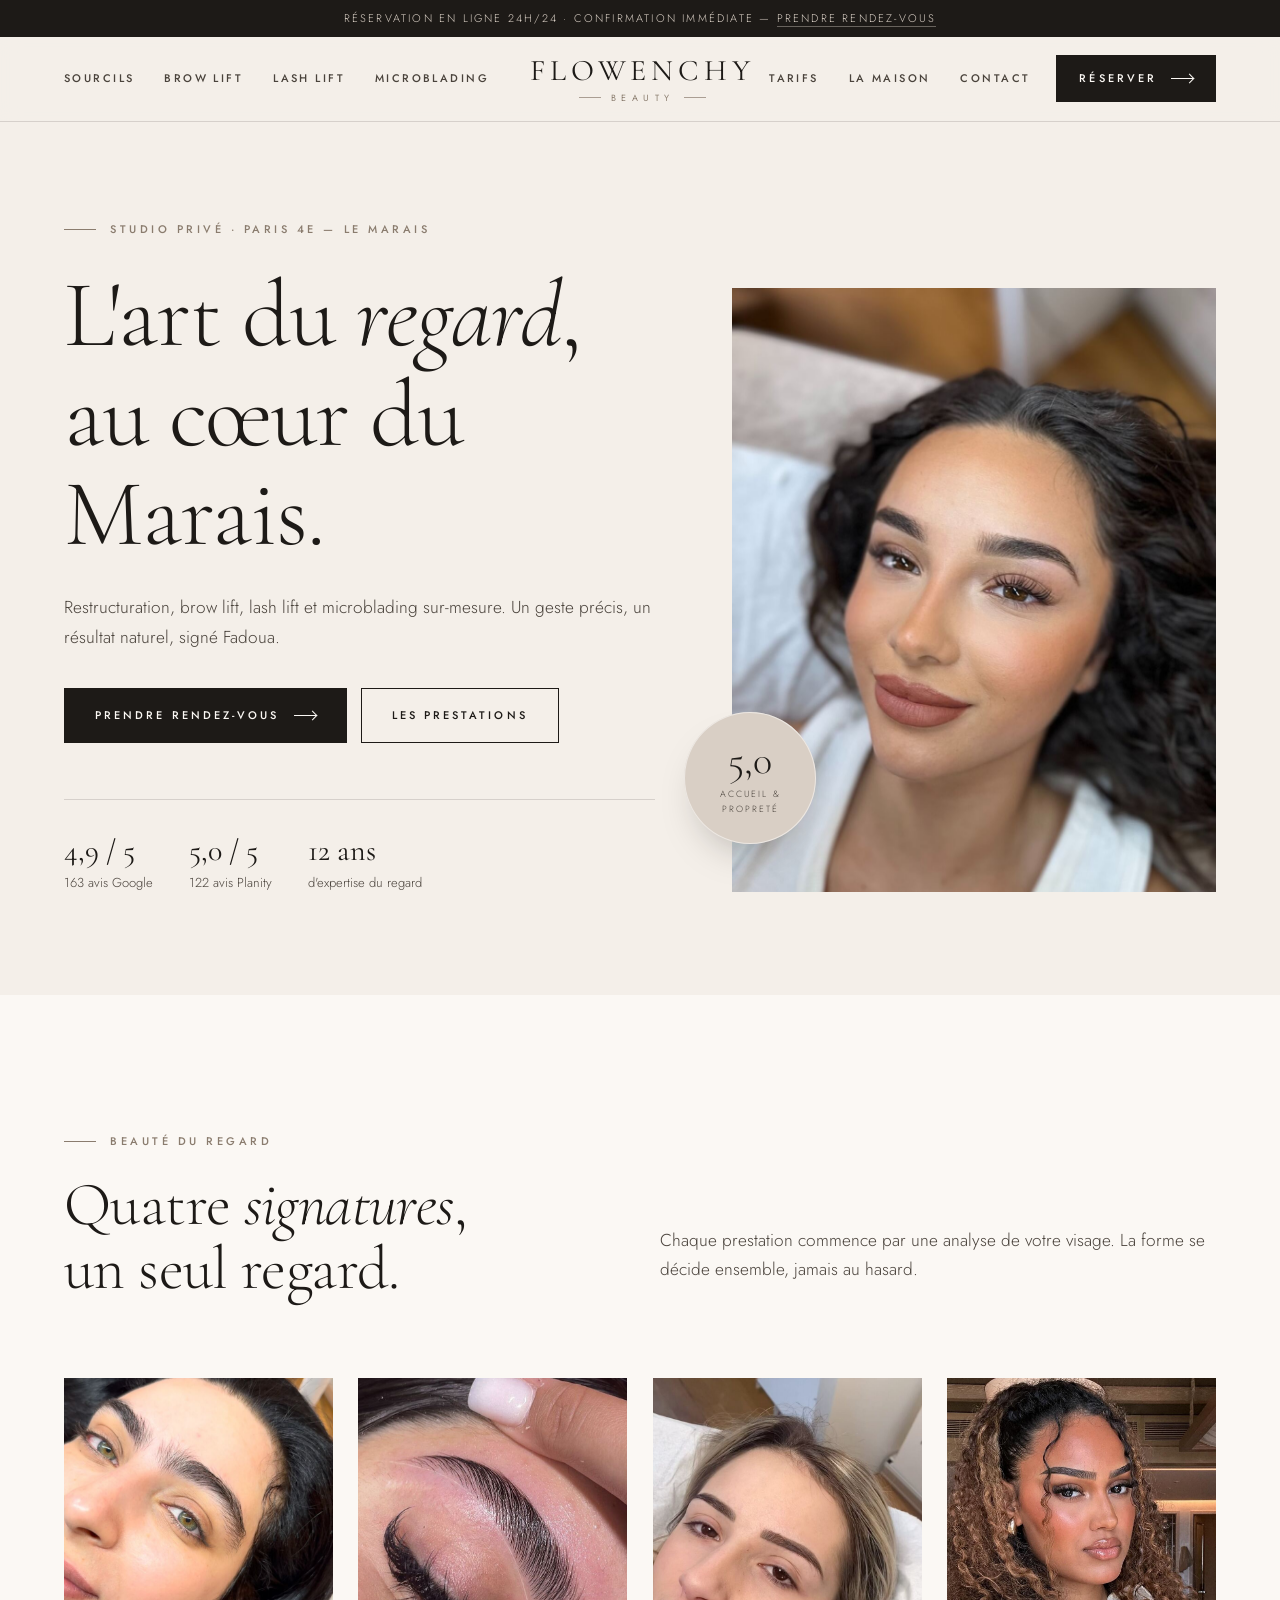
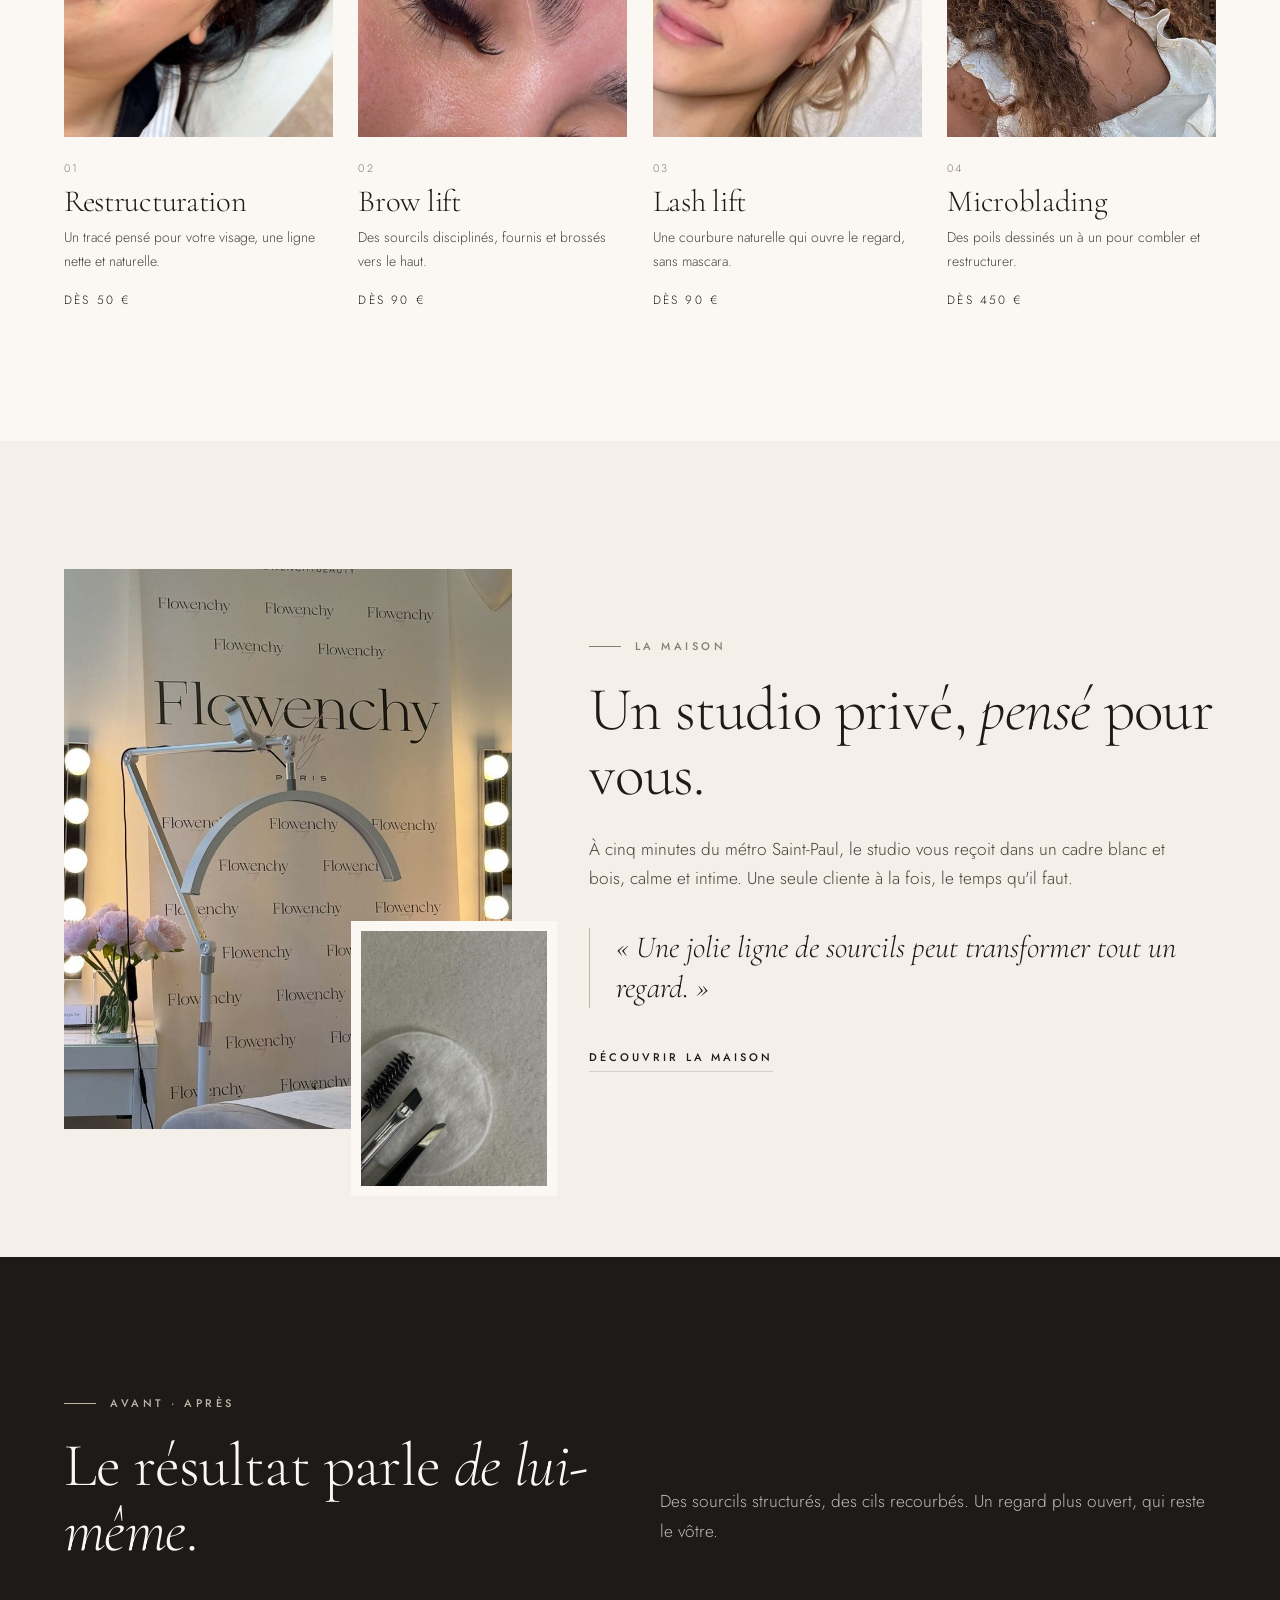
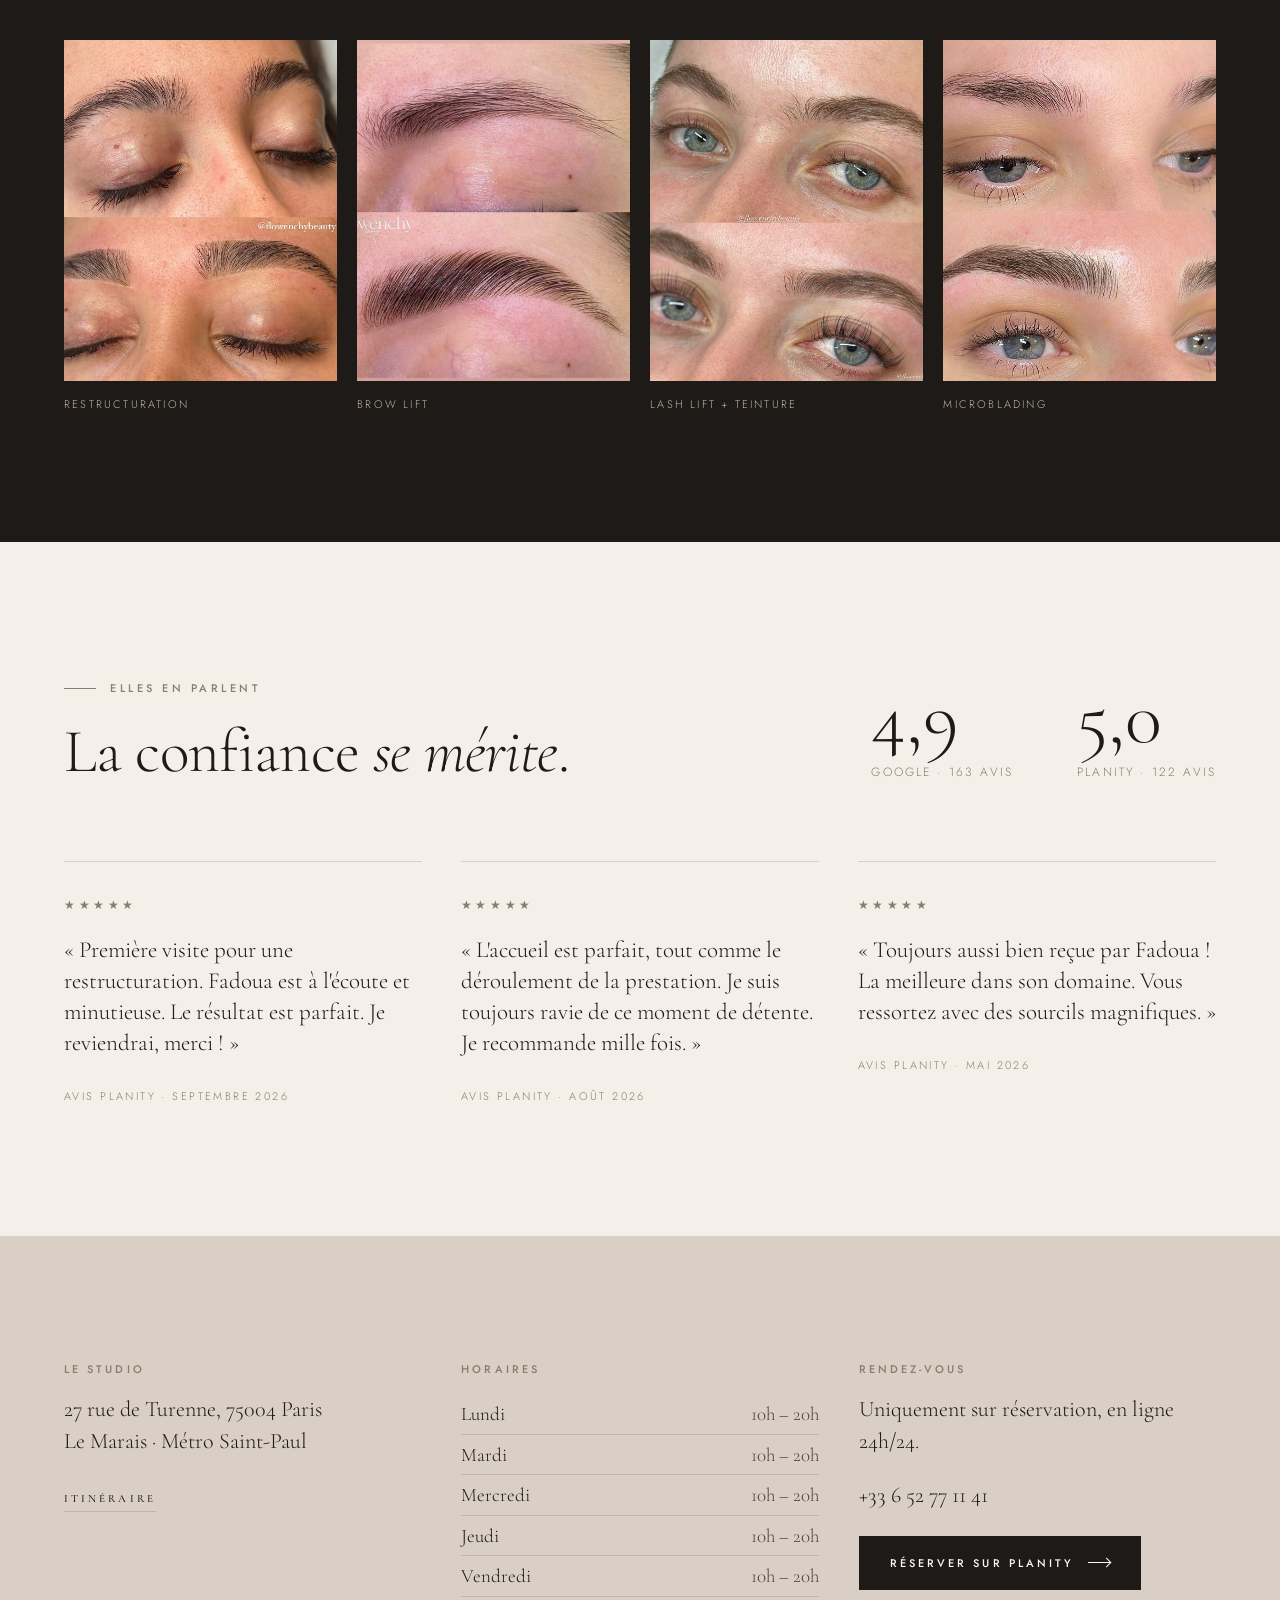
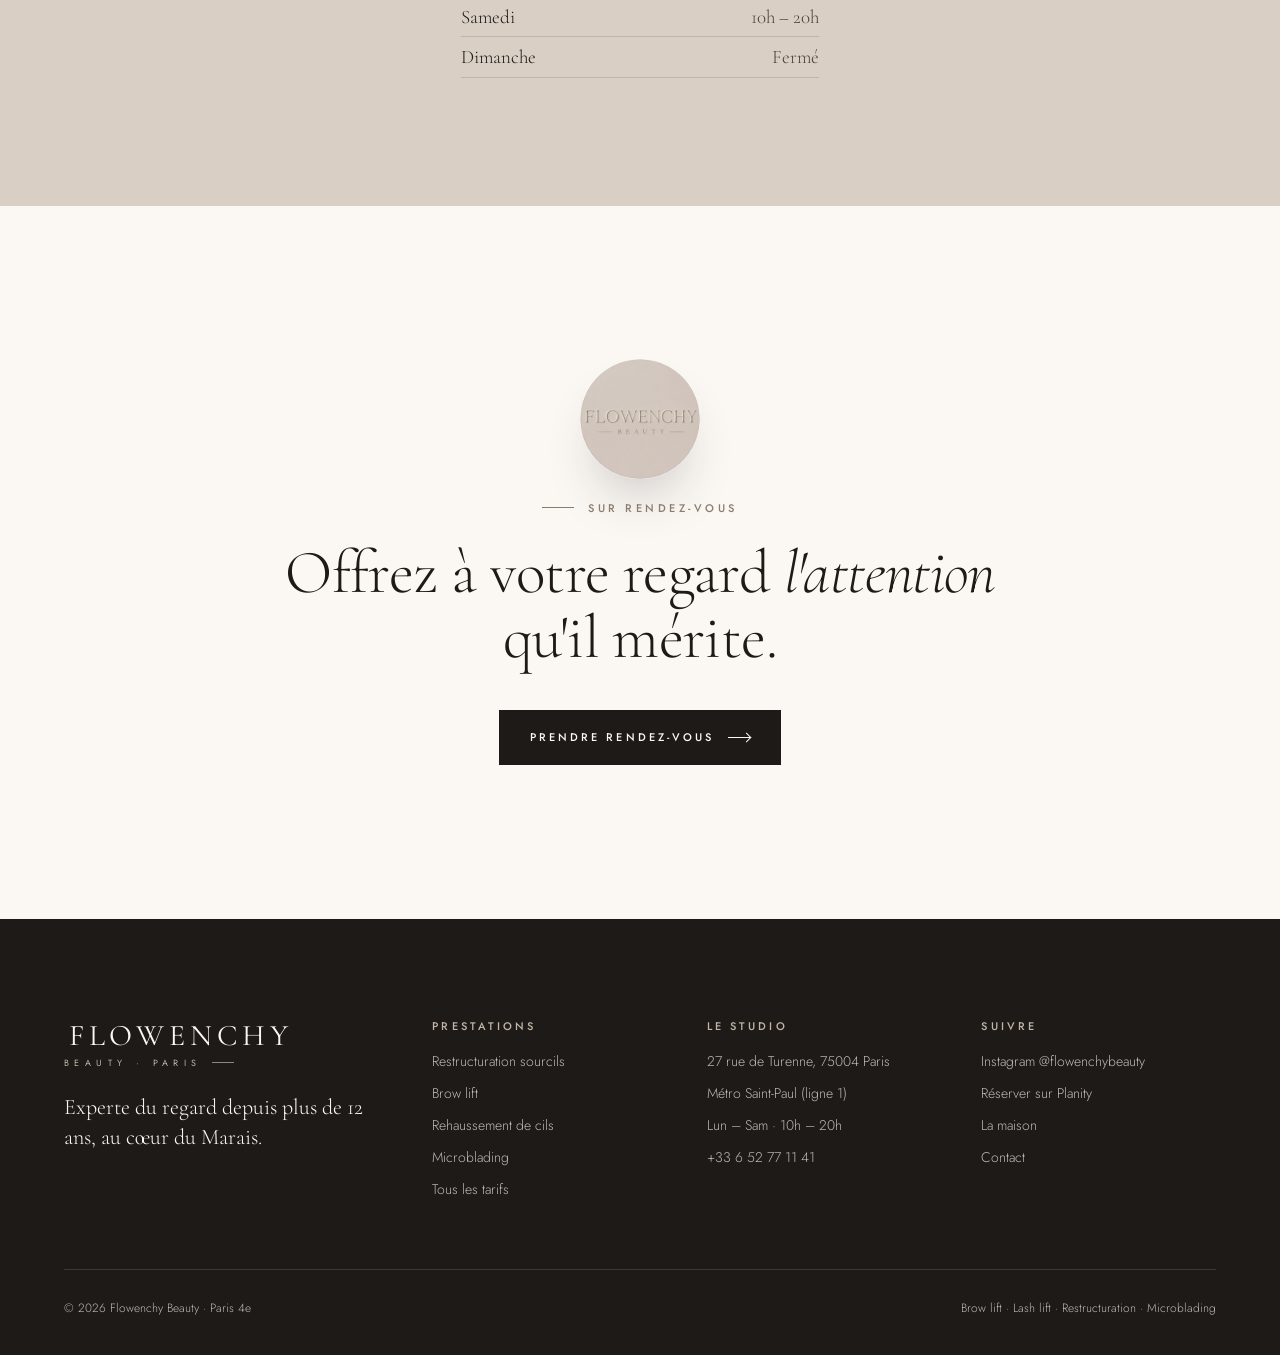
==== site/index.html @ 892c93f7 "Flowenchy Beauty: site vitrine multi-pages Co-Authored-By: Claude Opus 5.5 <noreply@anthropic.com>" ====
<!doctype html>
<html lang="fr">
<head>
<meta charset="utf-8">
<meta name="viewport" content="width=device-width, initial-scale=1">
<title>Flowenchy Beauty · Brow lift, lash lift &amp; microblading à Paris 4e</title>
<meta name="description" content="Studio privé au cœur du Marais : restructuration des sourcils, brow lift, lash lift et microblading sur-mesure. 4,9/5 sur Google. Réservation en ligne 24h/24.">
<meta property="og:title" content="Flowenchy Beauty · Brow lift, lash lift &amp; microblading à Paris 4e">
<meta property="og:description" content="Studio privé au cœur du Marais : restructuration des sourcils, brow lift, lash lift et microblading sur-mesure. 4,9/5 sur Google. Réservation en ligne 24h/24.">
<meta property="og:type" content="website">
<meta property="og:locale" content="fr_FR">
<meta property="og:image" content="assets/img/hero.jpg">
<meta name="theme-color" content="#f4efe9">
<link rel="icon" type="image/png" href="assets/img/favicon.png">
<link rel="preconnect" href="https://fonts.googleapis.com">
<link rel="preconnect" href="https://fonts.gstatic.com" crossorigin>
<link href="https://fonts.googleapis.com/css2?family=Cormorant+Garamond:ital,wght@0,300;0,400;0,500;1,300;1,400&family=Jost:wght@300;400;500&display=swap" rel="stylesheet">
<link rel="stylesheet" href="assets/style.css">
<script type="application/ld+json">
{"@context":"https://schema.org","@type":"BeautySalon","name":"Flowenchy Beauty",
"image":"assets/img/hero.jpg","telephone":"+33652771141",
"address":{"@type":"PostalAddress","streetAddress":"27 rue de Turenne","postalCode":"75004","addressLocality":"Paris","addressCountry":"FR"},
"geo":{"@type":"GeoCoordinates","latitude":48.8563856,"longitude":2.3641252},
"openingHoursSpecification":[{"@type":"OpeningHoursSpecification","dayOfWeek":["Monday","Tuesday","Wednesday","Thursday","Friday","Saturday"],"opens":"10:00","closes":"20:00"}],
"sameAs":["https://www.instagram.com/flowenchybeauty/"],"priceRange":"€€€"}
</script>
</head>
<body>
<div class="topbar"><span class="topbar__extra">Réservation en ligne 24h/24 · confirmation immédiate — </span><a href="https://www.planity.com/flowenchy-beauty-75004-paris" target="_blank" rel="noopener">Prendre rendez-vous</a></div>
<header class="header">
  <div class="wrap header__inner">
    <nav class="nav nav--left" aria-label="Prestations"><a href="restructuration-sourcils.html">Sourcils</a><a href="brow-lift.html">Brow lift</a><a href="rehaussement-cils.html">Lash lift</a><a href="microblading.html">Microblading</a></nav>
    <a class="wordmark" href="index.html" aria-label="Flowenchy Beauty, accueil">
      <span class="wordmark__name">FLOWENCHY</span>
      <span class="wordmark__sub">BEAUTY</span>
    </a>
    <div class="header__right">
      <nav class="nav" aria-label="Infos"><a href="tarifs.html">Tarifs</a><a href="la-maison.html">La maison</a><a href="contact.html">Contact</a></nav>
      <a class="btn" href="https://www.planity.com/flowenchy-beauty-75004-paris" target="_blank" rel="noopener">Réserver <span class="arrow" aria-hidden="true"></span></a>
      <button class="burger" aria-label="Menu" aria-expanded="false"><span></span><span></span></button>
    </div>
  </div>
</header>
<nav class="mobile-menu" aria-label="Menu mobile">
  <a href="index.html">Accueil</a>
  <a href="restructuration-sourcils.html">Sourcils</a><a href="brow-lift.html">Brow lift</a><a href="rehaussement-cils.html">Lash lift</a><a href="microblading.html">Microblading</a><a href="tarifs.html">Tarifs</a><a href="la-maison.html">La maison</a><a href="contact.html">Contact</a>
  <a class="btn" href="https://www.planity.com/flowenchy-beauty-75004-paris" target="_blank" rel="noopener">Réserver sur Planity <span class="arrow" aria-hidden="true"></span></a>
  <p class="mobile-menu__meta">27 rue de Turenne, 75004 Paris<br>Lun – Sam · 10h – 20h</p>
</nav>

<main>

<section class="hero">
  <div class="wrap hero__grid">
    <div>
      <span class="eyebrow">Studio privé · Paris 4e — Le Marais</span>
      <h1>L'art du <em>regard</em>, au cœur du Marais.</h1>
      <p class="lead">Restructuration, brow lift, lash lift et microblading sur-mesure. Un geste précis, un résultat naturel, signé Fadoua.</p>
      <div class="hero__actions"><a class="btn" href="https://www.planity.com/flowenchy-beauty-75004-paris" target="_blank" rel="noopener">Prendre rendez-vous <span class="arrow" aria-hidden="true"></span></a><a class="btn btn--ghost" href="tarifs.html">Les prestations</a></div>
      <div class="hero__proof">
        <div><strong>4,9 / 5</strong>163 avis Google</div>
        <div><strong>5,0 / 5</strong>122 avis Planity</div>
        <div><strong>12 ans</strong>d'expertise du regard</div>
      </div>
    </div>
    <div class="hero__media">
      <img src="assets/img/hero.jpg" alt="Cliente aux sourcils restructurés par Flowenchy Beauty" fetchpriority="high">
      <div class="hero__badge"><div><strong>5,0</strong><span>Accueil &amp;<br>propreté</span></div></div>
    </div>
  </div>
</section>

<section class="section section--paper">
  <div class="wrap">
    <div class="section__head">
      <div><span class="eyebrow reveal">Beauté du regard</span><h2 class="reveal">Quatre <em>signatures</em>,<br>un seul regard.</h2></div>
      <p class="lead reveal">Chaque prestation commence par une analyse de votre visage. La forme se décide ensemble, jamais au hasard.</p>
    </div>
    <div class="services"><a class="service-card reveal" href="restructuration-sourcils.html"><div class="service-card__img"><img src="assets/img/restructuration.jpg" alt="Restructuration" loading="lazy"></div><span class="service-card__num">01</span><h3>Restructuration</h3><p>Un tracé pensé pour votre visage, une ligne nette et naturelle.</p><span class="service-card__price">dès 50 €</span></a><a class="service-card reveal" href="brow-lift.html"><div class="service-card__img"><img src="assets/img/browlift.jpg" alt="Brow lift" loading="lazy"></div><span class="service-card__num">02</span><h3>Brow lift</h3><p>Des sourcils disciplinés, fournis et brossés vers le haut.</p><span class="service-card__price">dès 90 €</span></a><a class="service-card reveal" href="rehaussement-cils.html"><div class="service-card__img"><img src="assets/img/lashlift-3.jpg" alt="Lash lift" loading="lazy"></div><span class="service-card__num">03</span><h3>Lash lift</h3><p>Une courbure naturelle qui ouvre le regard, sans mascara.</p><span class="service-card__price">dès 90 €</span></a><a class="service-card reveal" href="microblading.html"><div class="service-card__img"><img src="assets/img/portrait-boucles.jpg" alt="Microblading" loading="lazy"></div><span class="service-card__num">04</span><h3>Microblading</h3><p>Des poils dessinés un à un pour combler et restructurer.</p><span class="service-card__price">dès 450 €</span></a></div>
  </div>
</section>

<section class="section">
  <div class="wrap editorial">
    <div class="editorial__media reveal">
      <img src="assets/img/studio-mur.jpg" alt="Le studio Flowenchy Beauty, rue de Turenne" loading="lazy">
      <img class="inset" src="assets/img/outils.jpg" alt="Pince et brosse à sourcils" loading="lazy">
    </div>
    <div class="reveal">
      <span class="eyebrow">La maison</span>
      <h2>Un studio privé, <em>pensé</em> pour vous.</h2>
      <p class="lead">À cinq minutes du métro Saint-Paul, le studio vous reçoit dans un cadre blanc et bois, calme et intime. Une seule cliente à la fois, le temps qu'il faut.</p>
      <p class="quote">« Une jolie ligne de sourcils peut transformer tout un regard. »</p>
      <a class="link" href="la-maison.html">Découvrir la maison</a>
    </div>
  </div>
</section>

<section class="section section--ink">
  <div class="wrap">
    <div class="section__head">
      <div><span class="eyebrow">Avant · Après</span><h2>Le résultat parle <em>de lui-même</em>.</h2></div>
      <p class="lead">Des sourcils structurés, des cils recourbés. Un regard plus ouvert, qui reste le vôtre.</p>
    </div>
    <div class="ba-grid"><figure class="reveal"><img src="assets/img/ba-restructuration.jpg" alt="Avant et après une restructuration des sourcils" loading="lazy"><figcaption>Restructuration</figcaption></figure><figure class="reveal"><img src="assets/img/ba-browlift-2.jpg" alt="Avant et après un brow lift" loading="lazy"><figcaption>Brow lift</figcaption></figure><figure class="reveal"><img src="assets/img/ba-lashlift.jpg" alt="Avant et après un lash lift" loading="lazy"><figcaption>Lash lift + teinture</figcaption></figure><figure class="reveal"><img src="assets/img/ba-microblading.jpg" alt="Avant et après un microblading" loading="lazy"><figcaption>Microblading</figcaption></figure></div>
  </div>
</section>

<section class="section">
  <div class="wrap">
    <div class="section__head">
      <div><span class="eyebrow reveal">Elles en parlent</span><h2 class="reveal">La confiance <em>se mérite</em>.</h2></div>
      <div class="scores reveal" style="margin-left:auto">
        <div class="score"><strong>4,9</strong><span>Google · 163 avis</span></div>
        <div class="score"><strong>5,0</strong><span>Planity · 122 avis</span></div>
      </div>
    </div>
    <div class="reviews"><div class="review reveal"><span class="review__stars">★★★★★</span><blockquote>« Première visite pour une restructuration. Fadoua est à l'écoute et minutieuse. Le résultat est parfait. Je reviendrai, merci ! »</blockquote><cite>Avis Planity · septembre 2026</cite></div><div class="review reveal"><span class="review__stars">★★★★★</span><blockquote>« L'accueil est parfait, tout comme le déroulement de la prestation. Je suis toujours ravie de ce moment de détente. Je recommande mille fois. »</blockquote><cite>Avis Planity · août 2026</cite></div><div class="review reveal"><span class="review__stars">★★★★★</span><blockquote>« Toujours aussi bien reçue par Fadoua ! La meilleure dans son domaine. Vous ressortez avec des sourcils magnifiques. »</blockquote><cite>Avis Planity · mai 2026</cite></div></div>
  </div>
</section>

<section class="section section--sand">
  <div class="wrap info-band">
    <div class="reveal">
      <h4>Le studio</h4>
      <p>27 rue de Turenne, 75004 Paris<br>Le Marais · Métro Saint-Paul</p>
      <p style="margin-top:18px"><a class="link" href="https://www.google.com/maps/search/?api=1&query=Flowenchy+Beauty+27+Rue+de+Turenne+75004+Paris" target="_blank" rel="noopener">Itinéraire</a></p>
    </div>
    <div class="reveal">
      <h4>Horaires</h4>
      <ul class="hours"><li><span>Lundi</span><span>10h – 20h</span></li><li><span>Mardi</span><span>10h – 20h</span></li><li><span>Mercredi</span><span>10h – 20h</span></li><li><span>Jeudi</span><span>10h – 20h</span></li><li><span>Vendredi</span><span>10h – 20h</span></li><li><span>Samedi</span><span>10h – 20h</span></li><li><span>Dimanche</span><span>Fermé</span></li></ul>
    </div>
    <div class="reveal">
      <h4>Rendez-vous</h4>
      <p>Uniquement sur réservation, en ligne 24h/24.</p>
      <p style="margin:18px 0 24px"><a href="tel:+33652771141">+33 6 52 77 11 41</a></p>
      <a class="btn" href="https://www.planity.com/flowenchy-beauty-75004-paris" target="_blank" rel="noopener">Réserver sur Planity <span class="arrow" aria-hidden="true"></span></a>
    </div>
  </div>
</section>

<section class="section--paper cta">
  <div class="wrap">
    <img class="cta__medal reveal" src="assets/img/logo-medaillon.png" alt="Flowenchy Beauty" width="120" height="120">
    <span class="eyebrow reveal">Sur rendez-vous</span>
    <h2 class="reveal">Offrez à votre regard <em>l'attention</em> qu'il mérite.</h2>
    <div class="reveal"><a class="btn" href="https://www.planity.com/flowenchy-beauty-75004-paris" target="_blank" rel="noopener">Prendre rendez-vous <span class="arrow" aria-hidden="true"></span></a></div>
  </div>
</section>

</main>

<footer class="footer">
  <div class="wrap">
    <div class="footer__top">
      <div>
        <a class="wordmark" href="index.html"><span class="wordmark__name">FLOWENCHY</span><span class="wordmark__sub">BEAUTY · PARIS</span></a>
        <p class="footer__tag">Experte du regard depuis plus de 12 ans, au cœur du Marais.</p>
      </div>
      <div>
        <h4>Prestations</h4>
        <ul><li><a href="restructuration-sourcils.html">Restructuration sourcils</a></li><li><a href="brow-lift.html">Brow lift</a></li><li><a href="rehaussement-cils.html">Rehaussement de cils</a></li><li><a href="microblading.html">Microblading</a></li><li><a href="tarifs.html">Tous les tarifs</a></li></ul>
      </div>
      <div>
        <h4>Le studio</h4>
        <ul>
          <li><a href="https://www.google.com/maps/search/?api=1&query=Flowenchy+Beauty+27+Rue+de+Turenne+75004+Paris" target="_blank" rel="noopener">27 rue de Turenne, 75004 Paris</a></li>
          <li>Métro Saint-Paul (ligne 1)</li>
          <li>Lun – Sam · 10h – 20h</li>
          <li><a href="tel:+33652771141">+33 6 52 77 11 41</a></li>
        </ul>
      </div>
      <div>
        <h4>Suivre</h4>
        <ul>
          <li><a href="https://www.instagram.com/flowenchybeauty/" target="_blank" rel="noopener">Instagram @flowenchybeauty</a></li>
          <li><a href="https://www.planity.com/flowenchy-beauty-75004-paris" target="_blank" rel="noopener">Réserver sur Planity</a></li>
          <li><a href="la-maison.html">La maison</a></li>
          <li><a href="contact.html">Contact</a></li>
        </ul>
      </div>
    </div>
    <div class="footer__bottom">
      <span>© 2026 Flowenchy Beauty · Paris 4e</span>
      <span>Brow lift · Lash lift · Restructuration · Microblading</span>
    </div>
  </div>
</footer>
<div class="sticky-book"><a class="btn" href="https://www.planity.com/flowenchy-beauty-75004-paris" target="_blank" rel="noopener">Réserver <span class="arrow" aria-hidden="true"></span></a></div>
<script src="assets/main.js" defer></script>
</body>
</html>
---- site/assets/style.css ----
/* Flowenchy Beauty — feuille de style
   Direction : luxe éditorial. Crème, taupe, encre. Serif fin + sans discret. */

:root {
  --cream: #f4efe9;
  --paper: #fbf8f4;
  --sand: #d9cfc5;
  --sand-deep: #c2b5a7;
  --taupe: #8a7c6e;
  --ink: #1d1a17;
  --ink-soft: #4a433c;
  --line: rgba(29, 26, 23, 0.14);
  --serif: "Cormorant Garamond", "Cormorant", Georgia, serif;
  --sans: "Jost", "Helvetica Neue", Arial, sans-serif;
  --gutter: clamp(20px, 5vw, 72px);
  --max: 1320px;
  --ease: cubic-bezier(0.22, 1, 0.36, 1);
}

*,
*::before,
*::after { box-sizing: border-box; }

html { -webkit-text-size-adjust: 100%; scroll-behavior: smooth; }

body {
  margin: 0;
  background: var(--cream);
  color: var(--ink);
  font-family: var(--sans);
  font-weight: 300;
  font-size: 16px;
  line-height: 1.7;
  -webkit-font-smoothing: antialiased;
}

img { display: block; max-width: 100%; height: auto; }
a { color: inherit; text-decoration: none; }

h1, h2, h3, h4 {
  font-family: var(--serif);
  font-weight: 300;
  line-height: 1.05;
  margin: 0;
  letter-spacing: -0.01em;
}
h1 { font-size: clamp(48px, 7.4vw, 112px); }
h2 { font-size: clamp(38px, 4.8vw, 72px); }
h3 { font-size: clamp(26px, 2.4vw, 34px); }
h1 em, h2 em, h3 em { font-style: italic; font-weight: 300; }
p { margin: 0 0 1em; }

.wrap { width: 100%; max-width: var(--max); margin: 0 auto; padding: 0 var(--gutter); }

.eyebrow {
  font-family: var(--sans);
  font-size: 11px;
  font-weight: 500;
  letter-spacing: 0.32em;
  text-transform: uppercase;
  color: var(--taupe);
  display: inline-flex;
  align-items: center;
  gap: 14px;
}
.eyebrow::before { content: ""; width: 32px; height: 1px; background: currentColor; }

.lead { font-size: clamp(17px, 1.35vw, 20px); color: var(--ink-soft); max-width: 34em; }

/* ---------- Boutons ---------- */
.btn {
  display: inline-flex;
  align-items: center;
  gap: 14px;
  padding: 17px 30px;
  font-family: var(--sans);
  font-size: 11px;
  font-weight: 500;
  letter-spacing: 0.28em;
  text-transform: uppercase;
  border: 1px solid var(--ink);
  background: var(--ink);
  color: var(--paper);
  transition: background 0.4s var(--ease), color 0.4s var(--ease);
  cursor: pointer;
  white-space: nowrap;
}
.btn:hover { background: transparent; color: var(--ink); }
.btn--ghost { background: transparent; color: var(--ink); }
.btn--ghost:hover { background: var(--ink); color: var(--paper); }
.btn--light { border-color: var(--paper); background: var(--paper); color: var(--ink); }
.btn--light:hover { background: transparent; color: var(--paper); }
.btn .arrow { width: 22px; height: 1px; background: currentColor; position: relative; transition: width 0.4s var(--ease); }
.btn .arrow::after { content: ""; position: absolute; right: 0; top: -3px; width: 7px; height: 7px; border-top: 1px solid currentColor; border-right: 1px solid currentColor; transform: rotate(45deg); }
.btn:hover .arrow { width: 32px; }

.link {
  font-size: 11px;
  font-weight: 500;
  letter-spacing: 0.28em;
  text-transform: uppercase;
  border-bottom: 1px solid var(--line);
  padding-bottom: 6px;
  transition: border-color 0.3s;
}
.link:hover { border-color: var(--ink); }

/* ---------- En-tête ---------- */
.topbar {
  background: var(--ink);
  color: var(--sand);
  font-size: 11px;
  letter-spacing: 0.2em;
  text-transform: uppercase;
  text-align: center;
  padding: 9px var(--gutter);
}
.topbar a { border-bottom: 1px solid rgba(217, 207, 197, 0.4); }

.header {
  position: sticky;
  top: 0;
  z-index: 50;
  background: rgba(244, 239, 233, 0.92);
  backdrop-filter: blur(10px);
  -webkit-backdrop-filter: blur(10px);
  border-bottom: 1px solid var(--line);
}
.header__inner {
  display: grid;
  grid-template-columns: 1fr auto 1fr;
  align-items: center;
  height: 84px;
}
.nav { display: flex; gap: 30px; }
.nav a {
  font-size: 11px;
  font-weight: 500;
  letter-spacing: 0.22em;
  text-transform: uppercase;
  color: var(--ink-soft);
  position: relative;
  padding: 6px 0;
}
.nav a::after { content: ""; position: absolute; left: 0; bottom: 0; width: 0; height: 1px; background: var(--ink); transition: width 0.4s var(--ease); }
.nav a:hover::after, .nav a[aria-current="page"]::after { width: 100%; }
.nav a[aria-current="page"] { color: var(--ink); }

.wordmark { text-align: center; line-height: 1; display: block; }
.wordmark__name { font-family: var(--serif); font-size: 30px; letter-spacing: 0.16em; font-weight: 400; display: block; padding-left: 0.16em; }
.wordmark__sub {
  display: flex; align-items: center; justify-content: center; gap: 10px;
  font-size: 9px; letter-spacing: 0.6em; font-weight: 400; margin-top: 7px; color: var(--taupe); padding-left: 0.6em;
}
.wordmark__sub::before, .wordmark__sub::after { content: ""; width: 22px; height: 1px; background: currentColor; opacity: 0.7; }

.header__right { display: flex; justify-content: flex-end; align-items: center; gap: 26px; }
.header__right .btn { padding: 13px 22px; }
.header__right .nav { gap: 30px; }

.burger { display: none; background: none; border: 0; padding: 10px; margin-right: -10px; cursor: pointer; color: var(--ink); }
.burger span { display: block; width: 26px; height: 1px; background: currentColor; margin: 7px 0; transition: transform 0.4s var(--ease), opacity 0.3s; }
.menu-open .burger span:nth-child(1) { transform: translateY(4px) rotate(45deg); }
.menu-open .burger span:nth-child(2) { transform: translateY(-4px) rotate(-45deg); }

.mobile-menu {
  display: none;
  position: fixed;
  inset: 0;
  z-index: 40;
  background: var(--cream);
  padding: 140px var(--gutter) 40px;
  flex-direction: column;
  gap: 4px;
}
.mobile-menu a { font-family: var(--serif); font-size: 40px; line-height: 1.3; }
.mobile-menu .btn { margin-top: 28px; align-self: flex-start; font-family: var(--sans); font-size: 11px; }
.mobile-menu__meta { margin-top: auto; font-size: 13px; color: var(--taupe); }
.menu-open .mobile-menu { display: flex; }
.menu-open { overflow: hidden; }

/* ---------- Hero accueil ---------- */
.hero { padding: clamp(48px, 7vw, 96px) 0 clamp(64px, 8vw, 120px); }
.hero__grid { display: grid; grid-template-columns: 1.1fr 0.9fr; gap: clamp(32px, 6vw, 96px); align-items: end; }
.hero h1 { margin: 26px 0 30px; }
.hero__actions { display: flex; flex-wrap: wrap; gap: 14px; margin-top: 36px; }
.hero__media { position: relative; }
.hero__media img { width: 100%; aspect-ratio: 4 / 5; object-fit: cover; }
.hero__badge {
  position: absolute; left: -48px; bottom: 48px;
  width: 132px; height: 132px; border-radius: 50%;
  background: var(--sand);
  display: grid; place-items: center; text-align: center;
  box-shadow: inset 0 0 0 1px rgba(255,255,255,0.5), 0 20px 40px -20px rgba(29,26,23,0.35);
}
.hero__badge strong { font-family: var(--serif); font-size: 40px; font-weight: 300; line-height: 1; display: block; }
.hero__badge span { font-size: 9px; letter-spacing: 0.22em; text-transform: uppercase; color: var(--ink-soft); display: block; margin-top: 6px; }
.hero__proof { display: flex; gap: 36px; margin-top: 56px; padding-top: 28px; border-top: 1px solid var(--line); flex-wrap: wrap; }
.hero__proof div { font-size: 13px; color: var(--ink-soft); line-height: 1.5; }
.hero__proof strong { display: block; font-family: var(--serif); font-size: 30px; font-weight: 400; color: var(--ink); }

/* ---------- Sections ---------- */
.section { padding: clamp(80px, 10vw, 150px) 0; }
.section--paper { background: var(--paper); }
.section--sand { background: var(--sand); }
.section--ink { background: var(--ink); color: var(--paper); }
.section--ink .eyebrow { color: var(--sand-deep); }
.section--ink .lead { color: rgba(251, 248, 244, 0.72); }
.section__head { display: grid; grid-template-columns: 1fr 1fr; gap: 40px; align-items: end; margin-bottom: clamp(48px, 6vw, 80px); }
.section__head h2 { margin-top: 22px; }
.section__head .lead { margin-left: auto; }

/* Cartes prestations */
.services { display: grid; grid-template-columns: repeat(4, 1fr); gap: clamp(16px, 2vw, 28px); }
.service-card { display: block; }
.service-card__img { overflow: hidden; aspect-ratio: 3 / 4; background: var(--sand); }
.service-card__img img { width: 100%; height: 100%; object-fit: cover; transition: transform 1.2s var(--ease); }
.service-card:hover .service-card__img img { transform: scale(1.04); }
.service-card__num { font-size: 11px; letter-spacing: 0.2em; color: var(--taupe); margin-top: 22px; display: block; }
.service-card h3 { margin: 8px 0 8px; }
.service-card p { font-size: 14px; color: var(--ink-soft); margin: 0 0 12px; }
.service-card__price { font-size: 12px; letter-spacing: 0.18em; text-transform: uppercase; }

/* Bloc éditorial */
.editorial { display: grid; grid-template-columns: 5fr 7fr; gap: clamp(32px, 6vw, 96px); align-items: center; }
.editorial--flip { grid-template-columns: 7fr 5fr; }
.editorial--flip .editorial__media { order: 2; }
.editorial__media { position: relative; }
.editorial__media img { width: 100%; aspect-ratio: 4 / 5; object-fit: cover; }
.editorial__media .inset {
  position: absolute; width: 46%; right: -10%; bottom: -12%;
  aspect-ratio: 3 / 4; object-fit: cover; border: 10px solid var(--paper);
}
.editorial h2 { margin: 22px 0 28px; }
.quote { font-family: var(--serif); font-style: italic; font-size: clamp(24px, 2.4vw, 34px); line-height: 1.3; margin: 34px 0; padding-left: 26px; border-left: 1px solid var(--sand-deep); }

/* Avant / après */
.ba-grid { display: grid; grid-template-columns: repeat(4, 1fr); gap: clamp(12px, 1.6vw, 22px); }
.ba-grid figure { margin: 0; }
.ba-grid img { width: 100%; aspect-ratio: 4 / 5; object-fit: cover; background: var(--sand); }
.ba-grid figcaption { font-size: 11px; letter-spacing: 0.2em; text-transform: uppercase; color: var(--taupe); margin-top: 14px; }
.section--ink .ba-grid figcaption { color: var(--sand-deep); }

/* Avis */
.reviews { display: grid; grid-template-columns: repeat(3, 1fr); gap: clamp(20px, 3vw, 48px); }
.review { border-top: 1px solid var(--line); padding-top: 28px; }
.review__stars { letter-spacing: 0.3em; font-size: 12px; color: var(--taupe); }
.review blockquote { font-family: var(--serif); font-size: 23px; line-height: 1.35; margin: 18px 0 22px; }
.review cite { font-style: normal; font-size: 11px; letter-spacing: 0.22em; text-transform: uppercase; color: var(--taupe); }
.scores { display: flex; gap: clamp(28px, 5vw, 80px); flex-wrap: wrap; }
.score strong { font-family: var(--serif); font-size: clamp(56px, 6vw, 88px); font-weight: 300; line-height: 1; display: block; }
.score span { font-size: 12px; letter-spacing: 0.18em; text-transform: uppercase; color: var(--taupe); }

/* Bandeau infos */
.info-band { display: grid; grid-template-columns: repeat(3, 1fr); gap: 40px; }
.info-band h4 { font-family: var(--sans); font-size: 11px; font-weight: 500; letter-spacing: 0.28em; text-transform: uppercase; color: var(--taupe); margin-bottom: 18px; }
.info-band p, .info-band li { font-family: var(--serif); font-size: 22px; line-height: 1.45; }
.hours { list-style: none; padding: 0; margin: 0; }
.hours li { display: flex; justify-content: space-between; gap: 20px; border-bottom: 1px solid var(--line); padding: 6px 0; font-size: 19px !important; }
.hours li span:last-child { color: var(--ink-soft); }
.section--ink .hours li { border-color: rgba(251,248,244,0.14); }
.section--ink .hours li span:last-child { color: rgba(251,248,244,0.7); }

/* CTA final */
.cta { text-align: center; padding: clamp(90px, 12vw, 170px) 0; position: relative; overflow: hidden; }
.cta h2 { max-width: 13em; margin: 24px auto 40px; }
.cta__medal { width: 120px; margin: 0 auto 10px; border-radius: 50%; box-shadow: 0 30px 60px -30px rgba(29,26,23,0.45); }

/* ---------- Pages prestation ---------- */
.page-hero { padding: clamp(40px, 6vw, 80px) 0 clamp(64px, 8vw, 110px); }
.page-hero__grid { display: grid; grid-template-columns: 1fr 1fr; gap: clamp(32px, 6vw, 96px); align-items: center; }
.page-hero h1 { font-size: clamp(52px, 7vw, 104px); margin: 24px 0 28px; }
.page-hero__img img { width: 100%; aspect-ratio: 4 / 5; object-fit: cover; }
.crumbs { font-size: 12px; color: var(--taupe); letter-spacing: 0.08em; margin-bottom: 18px; }
.crumbs a:hover { color: var(--ink); }
.facts { display: grid; grid-template-columns: repeat(3, auto); justify-content: start; gap: 0; margin: 34px 0 38px; border-top: 1px solid var(--line); border-bottom: 1px solid var(--line); }
.facts div { padding: 18px 34px 18px 0; margin-right: 34px; border-right: 1px solid var(--line); }
.facts div:last-child { border-right: 0; margin-right: 0; }
.facts span { display: block; font-size: 10px; letter-spacing: 0.26em; text-transform: uppercase; color: var(--taupe); }
.facts strong { font-family: var(--serif); font-weight: 400; font-size: 28px; }

.steps { display: grid; grid-template-columns: repeat(4, 1fr); gap: clamp(20px, 3vw, 44px); counter-reset: step; }
.step { border-top: 1px solid var(--line); padding-top: 26px; }
.section--ink .step { border-color: rgba(251,248,244,0.18); }
.step::before { counter-increment: step; content: "0" counter(step); font-family: var(--serif); font-size: 46px; font-weight: 300; display: block; color: var(--sand-deep); line-height: 1; margin-bottom: 20px; }
.step h3 { font-size: 24px; margin-bottom: 12px; }
.step p { font-size: 15px; color: var(--ink-soft); }
.section--ink .step p { color: rgba(251,248,244,0.7); }

.price-list { border-top: 1px solid var(--ink); }
.price-row { display: grid; grid-template-columns: 1fr auto auto; gap: 24px; align-items: baseline; padding: 24px 0; border-bottom: 1px solid var(--line); }
.price-row h4 { font-family: var(--serif); font-weight: 400; font-size: clamp(21px, 1.8vw, 26px); line-height: 1.25; }
.price-row p { font-size: 14px; color: var(--ink-soft); margin: 6px 0 0; max-width: 46em; }
.price-row .dur { font-size: 13px; color: var(--taupe); white-space: nowrap; }
.price-row .eur { font-family: var(--serif); font-size: 26px; white-space: nowrap; min-width: 4.5em; text-align: right; }
.price-group { margin-bottom: clamp(64px, 8vw, 110px); }
.price-group__head { display: grid; grid-template-columns: 1fr 1fr; gap: 40px; align-items: end; margin-bottom: 30px; }
.price-group__head h2 { font-size: clamp(36px, 4vw, 58px); margin-top: 16px; }
.price-group__head p { margin-left: auto; max-width: 30em; color: var(--ink-soft); }
.badge { display: inline-block; font-family: var(--sans); font-size: 9px; letter-spacing: 0.22em; text-transform: uppercase; border: 1px solid var(--sand-deep); color: var(--taupe); padding: 3px 8px; margin-left: 10px; vertical-align: middle; }

.faq { border-top: 1px solid var(--line); }
.faq details { border-bottom: 1px solid var(--line); }
.faq summary { list-style: none; cursor: pointer; display: flex; justify-content: space-between; gap: 30px; padding: 26px 0; font-family: var(--serif); font-size: clamp(21px, 1.8vw, 26px); }
.faq summary::-webkit-details-marker { display: none; }
.faq summary::after { content: "+"; font-family: var(--sans); font-weight: 300; font-size: 24px; line-height: 1; transition: transform 0.4s var(--ease); }
.faq details[open] summary::after { transform: rotate(45deg); }
.faq details p { color: var(--ink-soft); max-width: 46em; padding-bottom: 26px; margin: 0; }

.two-col { display: grid; grid-template-columns: 4fr 8fr; gap: clamp(32px, 6vw, 96px); }
.two-col h2 { margin-top: 22px; }

.checklist { list-style: none; padding: 0; margin: 0; columns: 2; column-gap: 48px; }
.checklist li { break-inside: avoid; padding: 16px 0 16px 34px; border-bottom: 1px solid var(--line); position: relative; }
.checklist li::before { content: ""; position: absolute; left: 0; top: 27px; width: 16px; height: 1px; background: var(--taupe); }
.section--ink .checklist li { border-color: rgba(251,248,244,0.14); }
.section--ink .checklist li::before { background: var(--sand-deep); }

.others { display: grid; grid-template-columns: repeat(3, 1fr); gap: clamp(16px, 2vw, 28px); }
.other { display: grid; grid-template-columns: 110px 1fr; gap: 20px; align-items: center; border-top: 1px solid var(--line); padding-top: 22px; }
.other img { aspect-ratio: 1; object-fit: cover; width: 110px; }
.other h3 { font-size: 26px; }
.other span { font-size: 12px; letter-spacing: 0.16em; text-transform: uppercase; color: var(--taupe); }

/* Galerie maison */
.mosaic { display: grid; grid-template-columns: repeat(12, 1fr); gap: clamp(10px, 1.4vw, 20px); }
.mosaic img { width: 100%; height: 100%; object-fit: cover; }
.mosaic .m1 { grid-column: 1 / 6; grid-row: span 2; aspect-ratio: 4 / 5.6; }
.mosaic .m2 { grid-column: 6 / 9; aspect-ratio: 3 / 4; }
.mosaic .m3 { grid-column: 9 / 13; aspect-ratio: 4 / 3.9; }
.mosaic .m4 { grid-column: 6 / 10; aspect-ratio: 4 / 3; }
.mosaic .m5 { grid-column: 10 / 13; aspect-ratio: 3 / 4; }

.values { display: grid; grid-template-columns: repeat(3, 1fr); gap: clamp(24px, 4vw, 64px); }
.values h3 { font-size: 30px; margin: 18px 0 12px; }
.values p { color: var(--ink-soft); font-size: 15px; }
.values .roman { font-family: var(--serif); font-style: italic; color: var(--taupe); font-size: 20px; }

/* Contact */
.contact-grid { display: grid; grid-template-columns: 5fr 7fr; gap: clamp(32px, 6vw, 96px); }
.contact-block { padding: 26px 0; border-bottom: 1px solid var(--line); }
.contact-block:first-child { border-top: 1px solid var(--line); }
.contact-block h4 { font-family: var(--sans); font-size: 11px; font-weight: 500; letter-spacing: 0.28em; text-transform: uppercase; color: var(--taupe); margin-bottom: 10px; }
.contact-block p { font-family: var(--serif); font-size: 24px; line-height: 1.4; margin: 0; }
.contact-block .note { font-family: var(--sans); font-size: 13px; color: var(--ink-soft); margin-top: 8px; }
.map { width: 100%; height: 100%; min-height: 460px; border: 0; filter: grayscale(1) sepia(0.15) contrast(0.95); }

/* ---------- Pied de page ---------- */
.footer { background: var(--ink); color: rgba(251, 248, 244, 0.72); padding: clamp(70px, 8vw, 110px) 0 36px; font-size: 14px; }
.footer__top { display: grid; grid-template-columns: 1.4fr 1fr 1fr 1fr; gap: 40px; padding-bottom: 60px; border-bottom: 1px solid rgba(251,248,244,0.14); }
.footer .wordmark { text-align: left; color: var(--paper); }
.footer .wordmark__sub { justify-content: flex-start; color: var(--sand-deep); padding-left: 0; }
.footer .wordmark__sub::before { display: none; }
.footer h4 { font-family: var(--sans); font-size: 11px; font-weight: 500; letter-spacing: 0.28em; text-transform: uppercase; color: var(--sand-deep); margin-bottom: 18px; }
.footer ul { list-style: none; padding: 0; margin: 0; }
.footer li { margin-bottom: 8px; }
.footer a:hover { color: var(--paper); }
.footer__tag { font-family: var(--serif); font-size: 22px; color: var(--paper); margin-top: 26px; max-width: 16em; line-height: 1.35; }
.footer__bottom { display: flex; justify-content: space-between; gap: 20px; padding-top: 28px; font-size: 12px; flex-wrap: wrap; }

/* Bouton réserver flottant (mobile) */
.sticky-book { display: none; }

/* ---------- Apparition douce ---------- */
.reveal { opacity: 0; transform: translateY(18px); transition: opacity 1s var(--ease), transform 1s var(--ease); }
.reveal.is-in { opacity: 1; transform: none; }
@media (prefers-reduced-motion: reduce) {
  .reveal { opacity: 1; transform: none; transition: none; }
  html { scroll-behavior: auto; }
  * { transition: none !important; }
}

/* ---------- Responsive ---------- */
@media (max-width: 1080px) {
  .services { grid-template-columns: repeat(2, 1fr); row-gap: 48px; }
  .ba-grid { grid-template-columns: repeat(2, 1fr); }
  .steps { grid-template-columns: repeat(2, 1fr); row-gap: 40px; }
  .footer__top { grid-template-columns: 1fr 1fr; }
  .nav--left { display: none; }
  .header__inner { grid-template-columns: auto 1fr auto; }
  .wordmark { text-align: left; }
  .wordmark__sub { justify-content: flex-start; padding-left: 0; }
  .wordmark__sub::before, .wordmark__sub::after { display: none; }
  .header__right .nav { display: none; }
  .burger { display: block; }
  .header__inner > .spacer { display: none; }
}

@media (max-width: 820px) {
  .hero__grid, .page-hero__grid, .editorial, .editorial--flip, .section__head, .two-col, .contact-grid, .price-group__head { grid-template-columns: 1fr; }
  .editorial--flip .editorial__media { order: 0; }
  .section__head .lead, .price-group__head p { margin-left: 0; }
  .hero__badge { left: auto; right: 16px; bottom: -40px; width: 108px; height: 108px; }
  .hero__badge strong { font-size: 32px; }
  .editorial__media .inset { right: 0; bottom: -10%; border-width: 6px; }
  .reviews, .info-band, .values, .others { grid-template-columns: 1fr; }
  .checklist { columns: 1; }
  .mosaic { grid-template-columns: repeat(2, 1fr); }
  .mosaic .m1, .mosaic .m2, .mosaic .m3, .mosaic .m4, .mosaic .m5 { grid-column: auto; grid-row: auto; aspect-ratio: 3 / 4; }
  .mosaic .m1 { grid-column: 1 / -1; aspect-ratio: 4 / 5; }
  .map { min-height: 340px; }
  .header__right .btn { display: none; }
  .sticky-book {
    display: flex; justify-content: center;
    position: fixed; left: 16px; right: 16px; bottom: 16px; z-index: 30;
  }
  .sticky-book .btn { width: 100%; justify-content: center; box-shadow: 0 18px 40px -16px rgba(29,26,23,0.5); }
  .footer { padding-bottom: 96px; }
}

@media (max-width: 560px) {
  .topbar__extra { display: none; }
  .btn { padding: 16px 22px; letter-spacing: 0.22em; }
  .header__inner { height: 72px; }
  .wordmark__name { font-size: 24px; }
  .services { grid-template-columns: 1fr; }
  .facts { grid-template-columns: 1fr 1fr 1fr; }
  .facts div { padding-right: 12px; margin-right: 12px; }
  .facts strong { font-size: 22px; }
  .price-row { grid-template-columns: 1fr auto; }
  .price-row .dur { grid-column: 1; grid-row: 2; }
  .price-row .eur { grid-row: 1 / 3; grid-column: 2; align-self: center; }
  .footer__top { grid-template-columns: 1fr; }
  .other { grid-template-columns: 84px 1fr; }
  .other img { width: 84px; }
  .hero__proof { gap: 24px; }
}
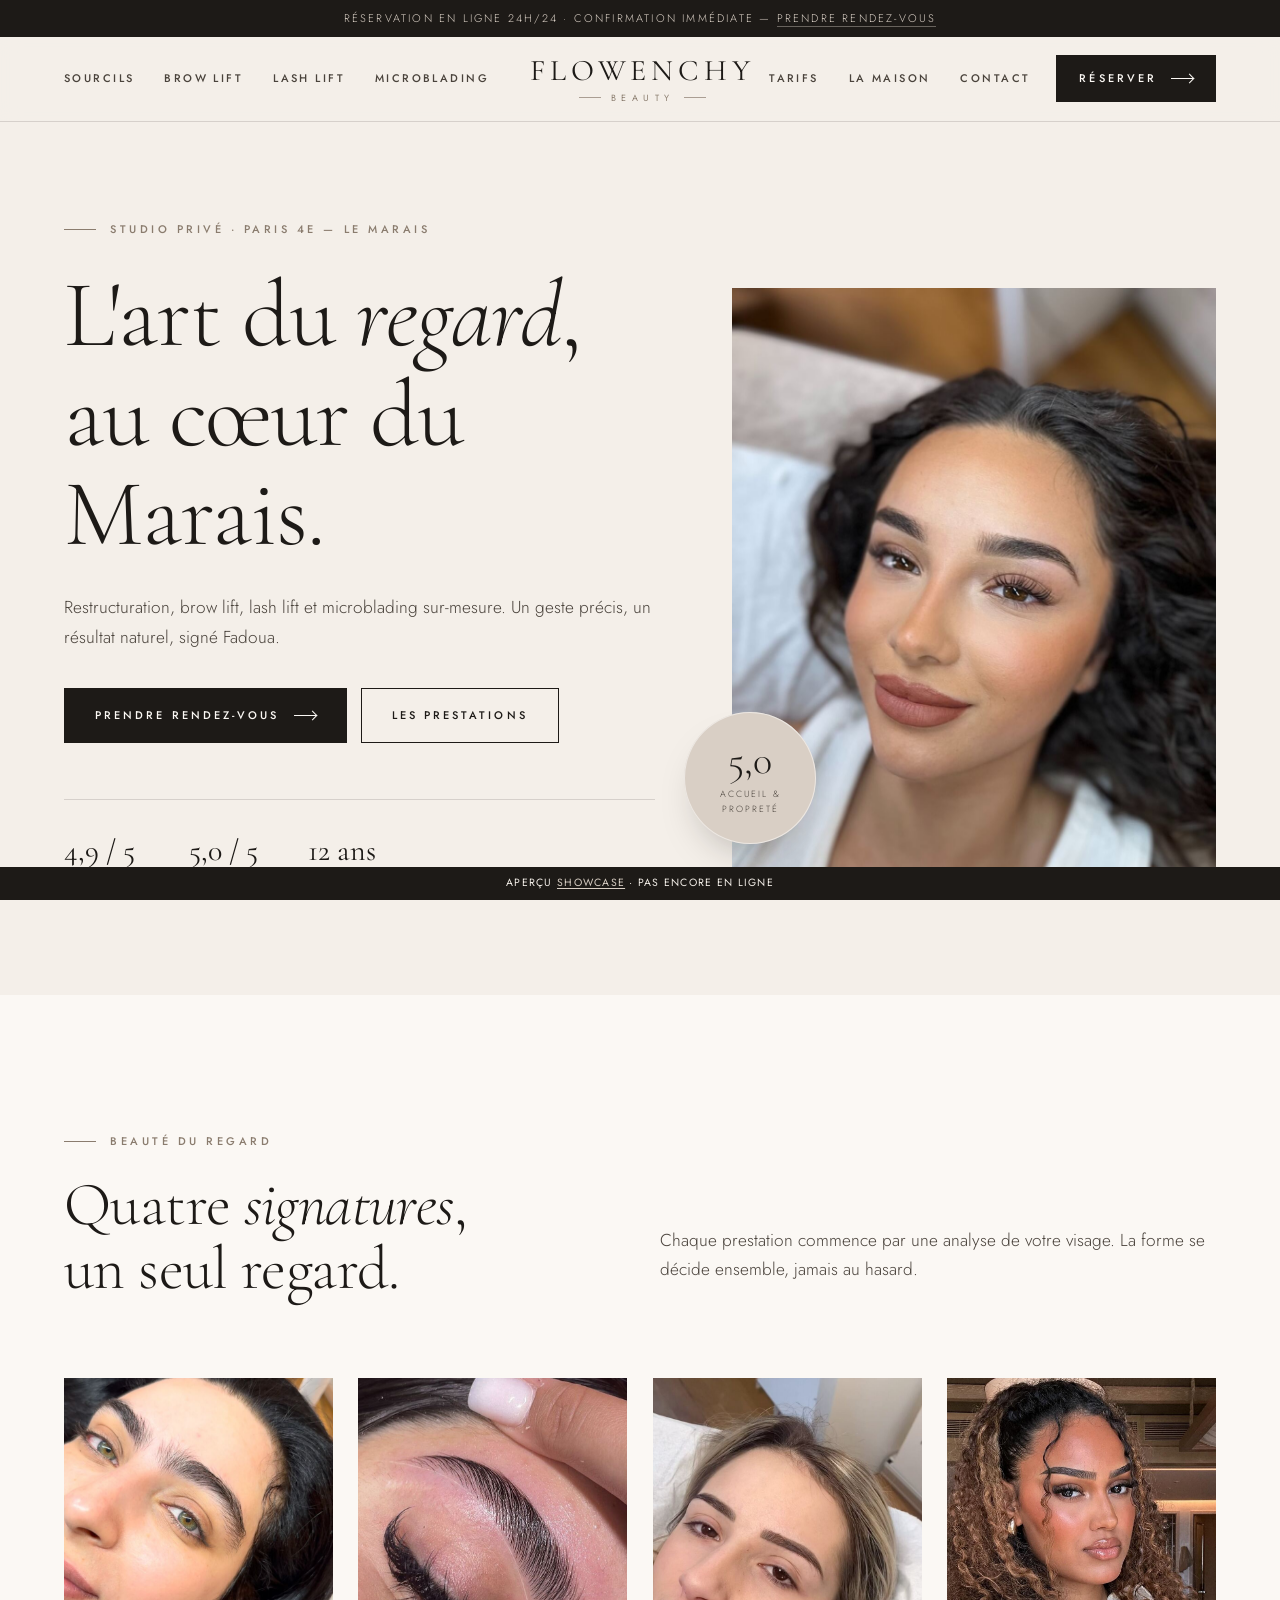
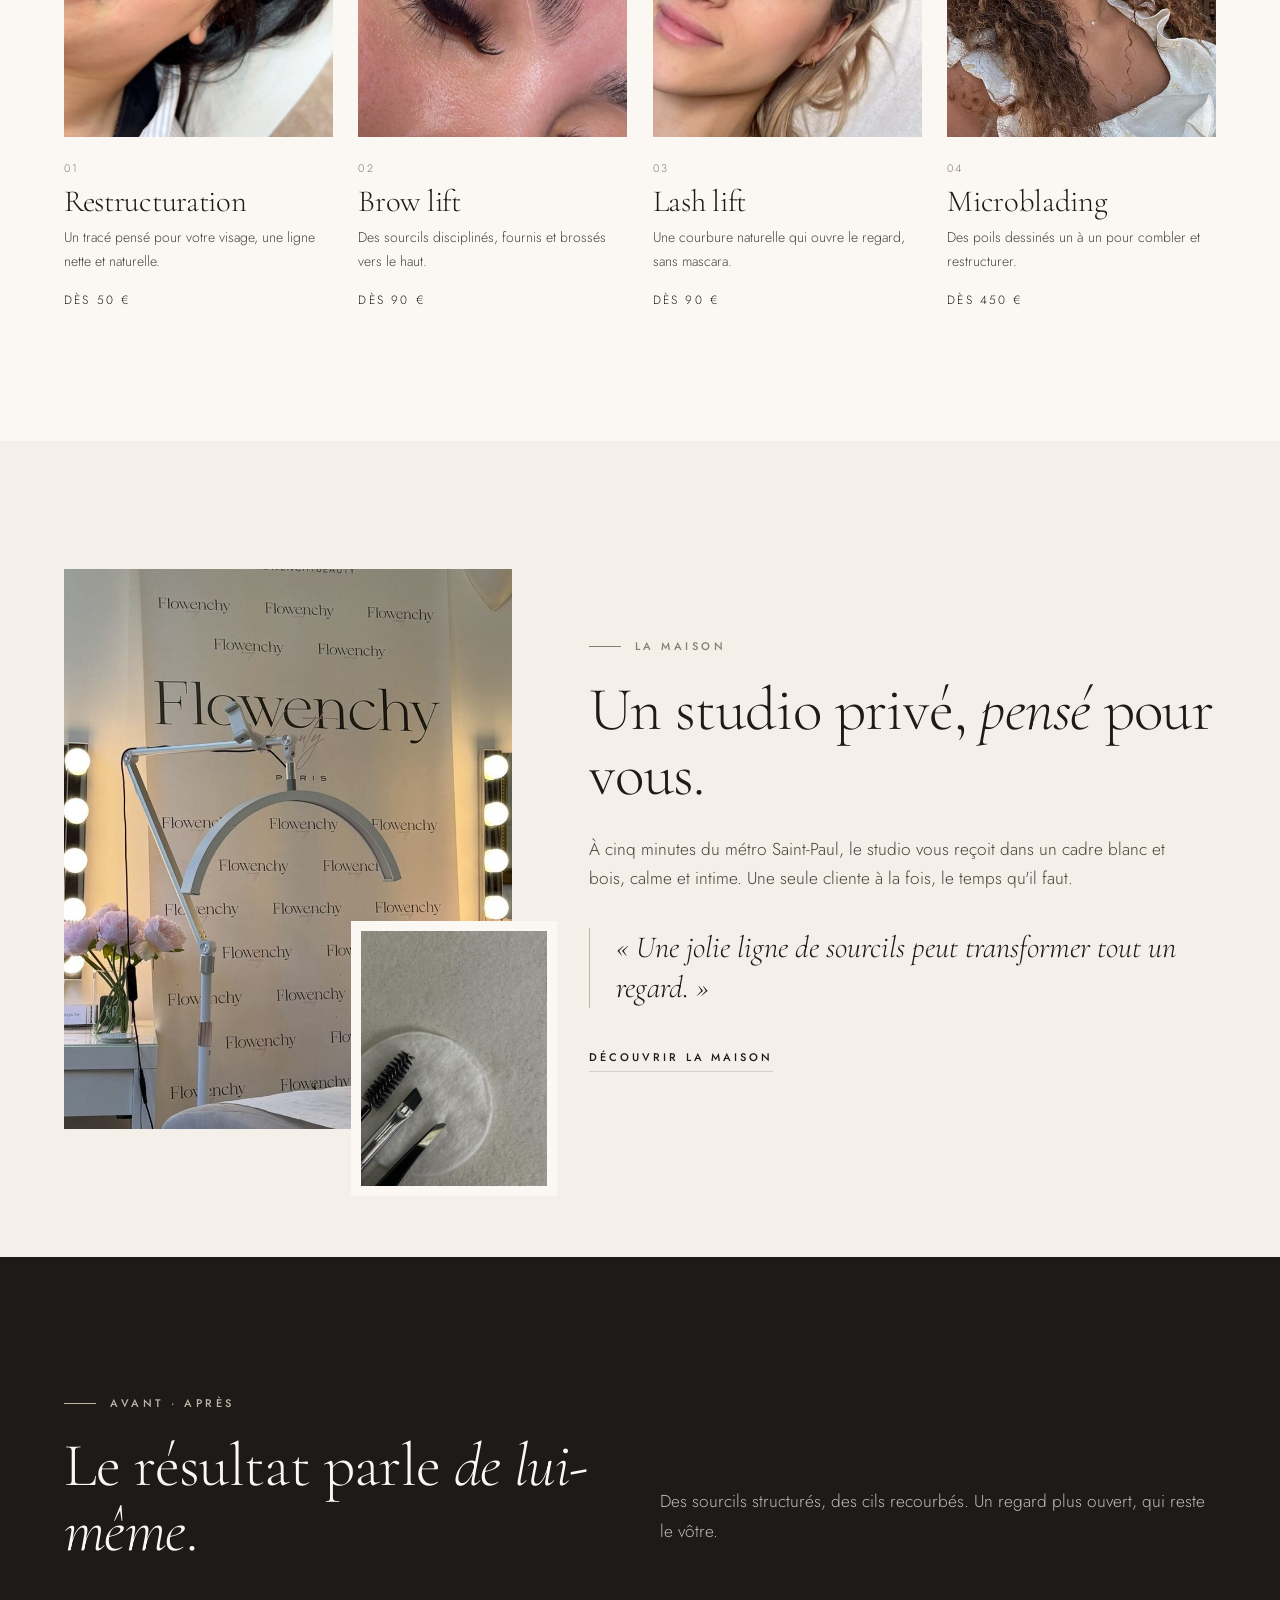
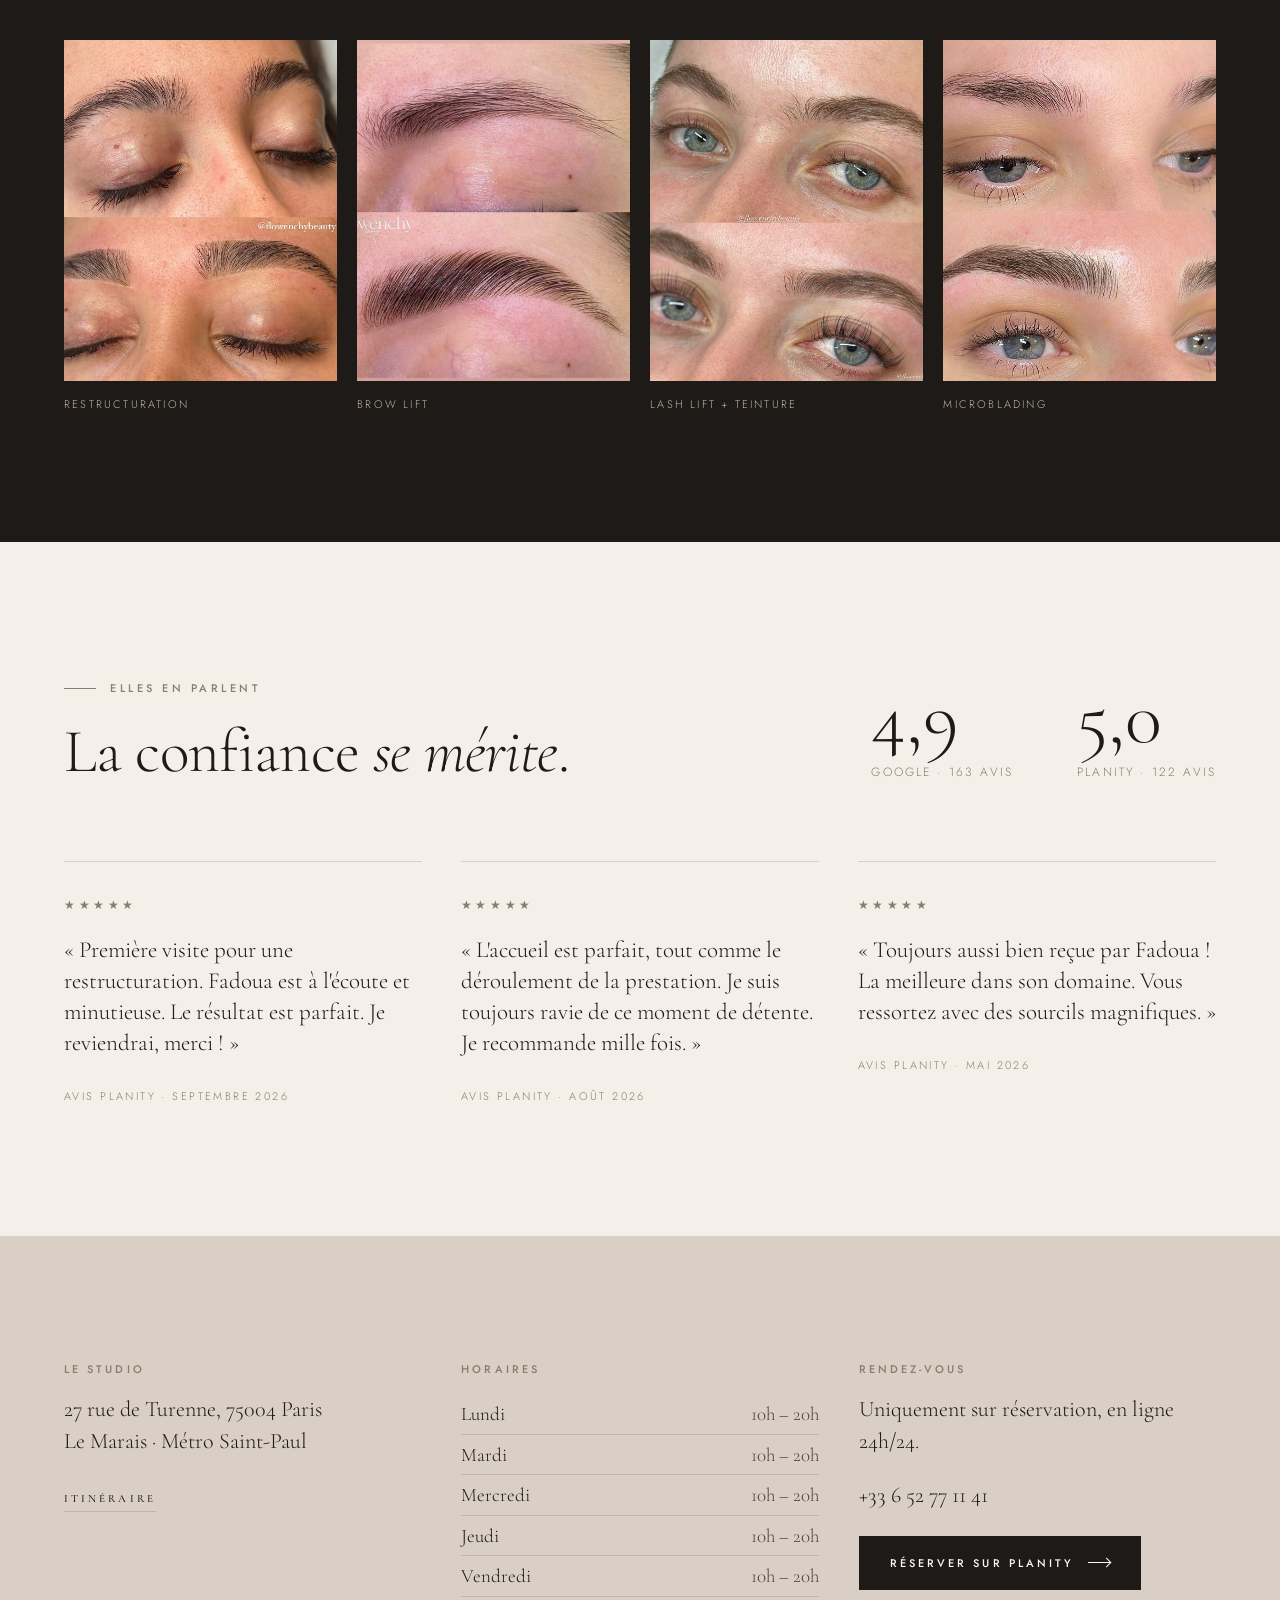
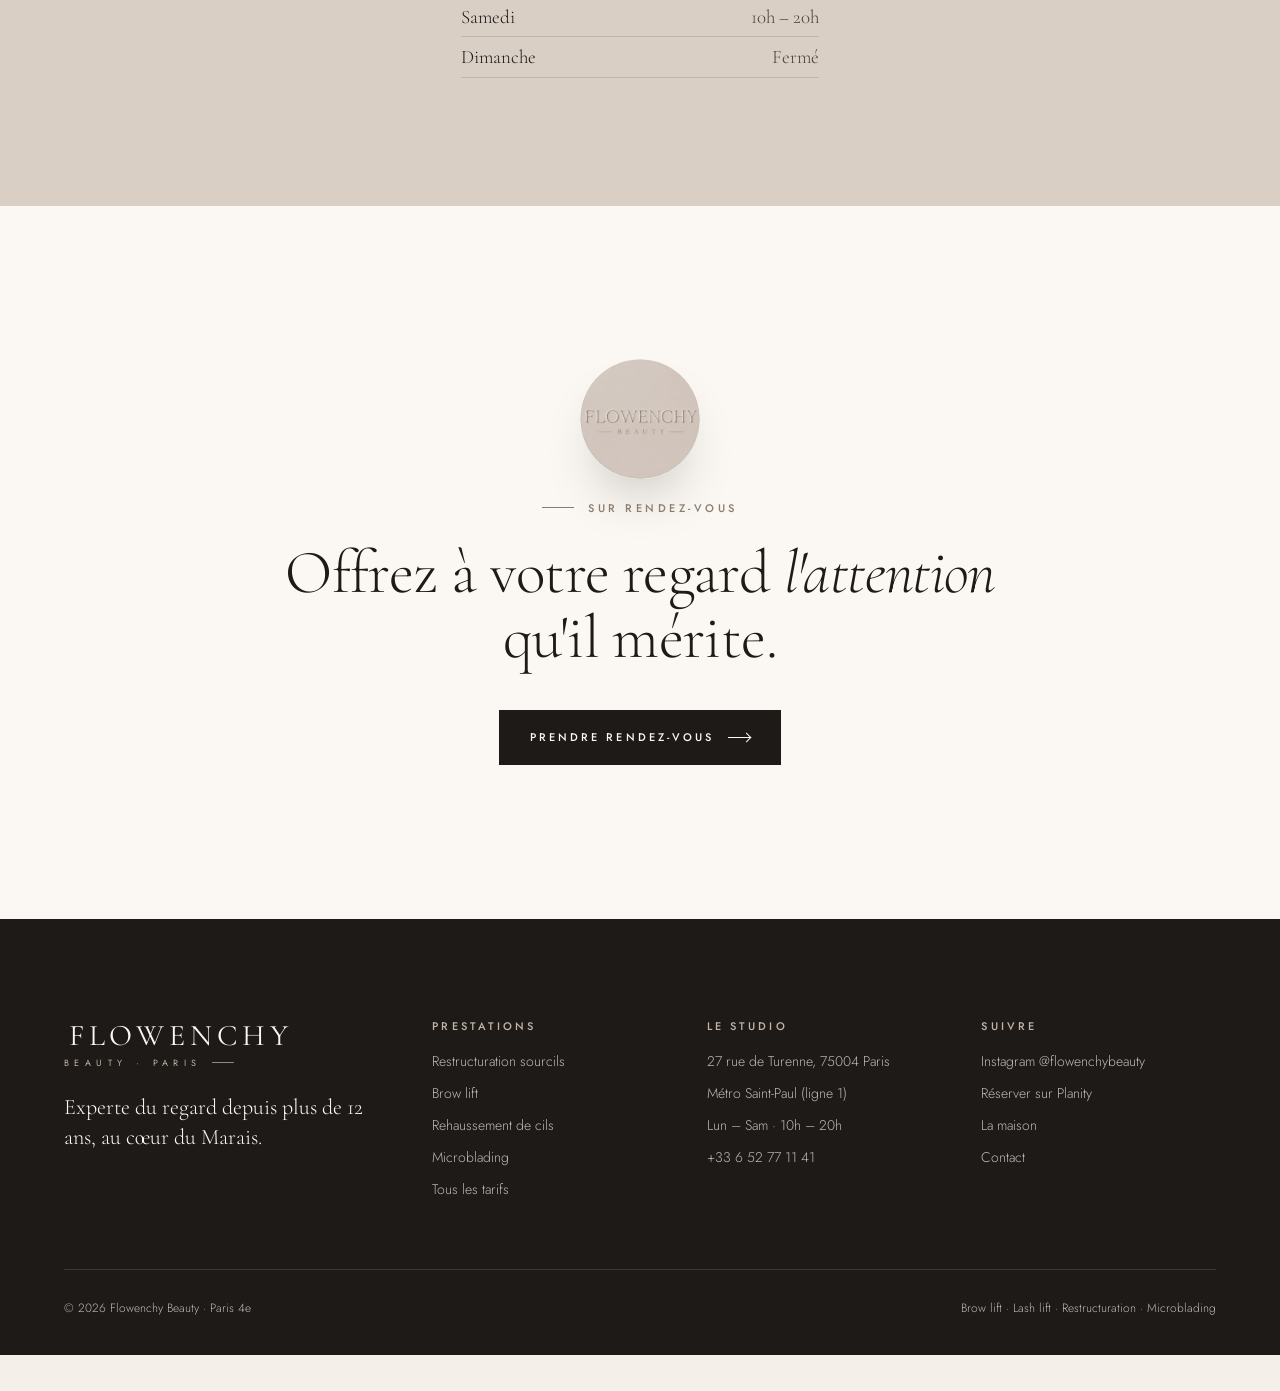
==== commit a4f0e2b9: "Bandeau aperçu SHOWCASE et noindex Co-Authored-By: Claude Opus 5.5 <noreply@anthropic.com>" ====
--- a/site/index.html
+++ b/site/index.html
@@ -3,6 +3,7 @@
 <head>
 <meta charset="utf-8">
 <meta name="viewport" content="width=device-width, initial-scale=1">
+<meta name="robots" content="noindex, nofollow, noarchive">
 <title>Flowenchy Beauty · Brow lift, lash lift &amp; microblading à Paris 4e</title>
 <meta name="description" content="Studio privé au cœur du Marais : restructuration des sourcils, brow lift, lash lift et microblading sur-mesure. 4,9/5 sur Google. Réservation en ligne 24h/24.">
 <meta property="og:title" content="Flowenchy Beauty · Brow lift, lash lift &amp; microblading à Paris 4e">
@@ -187,6 +188,7 @@
   </div>
 </footer>
 <div class="sticky-book"><a class="btn" href="https://www.planity.com/flowenchy-beauty-75004-paris" target="_blank" rel="noopener">Réserver <span class="arrow" aria-hidden="true"></span></a></div>
+<div class="sc-preview" role="note">Aperçu <a href="https://showcasecreativehouse.com" target="_blank" rel="noopener">SHOWCASE</a> · pas encore en ligne</div>
 <script src="assets/main.js" defer></script>
 </body>
 </html>
--- a/site/assets/style.css
+++ b/site/assets/style.css
@@ -277,7 +277,7 @@
 .facts div { padding: 18px 34px 18px 0; margin-right: 34px; border-right: 1px solid var(--line); }
 .facts div:last-child { border-right: 0; margin-right: 0; }
 .facts span { display: block; font-size: 10px; letter-spacing: 0.26em; text-transform: uppercase; color: var(--taupe); }
-.facts strong { font-family: var(--serif); font-weight: 400; font-size: 28px; }
+.facts strong { font-family: var(--serif); font-weight: 400; font-size: 28px; white-space: nowrap; }
 
 .steps { display: grid; grid-template-columns: repeat(4, 1fr); gap: clamp(20px, 3vw, 44px); counter-reset: step; }
 .step { border-top: 1px solid var(--line); padding-top: 26px; }
@@ -425,3 +425,10 @@
   .other img { width: 84px; }
   .hero__proof { gap: 24px; }
 }
+
+/* Bandeau aperçu SHOWCASE */
+.sc-preview{position:fixed;left:0;right:0;bottom:0;z-index:35;background:var(--ink);color:var(--cream);font:400 10.5px/1.4 var(--sans);letter-spacing:.12em;text-transform:uppercase;text-align:center;padding:9px 16px calc(9px + env(safe-area-inset-bottom))}
+.sc-preview a{color:var(--sand);text-decoration:underline;text-underline-offset:2px}
+body{padding-bottom:36px}
+@media (max-width:900px){.sticky-book{bottom:52px !important}}
+@media (max-width:420px){.sc-preview{letter-spacing:.05em;font-size:9.5px}}
